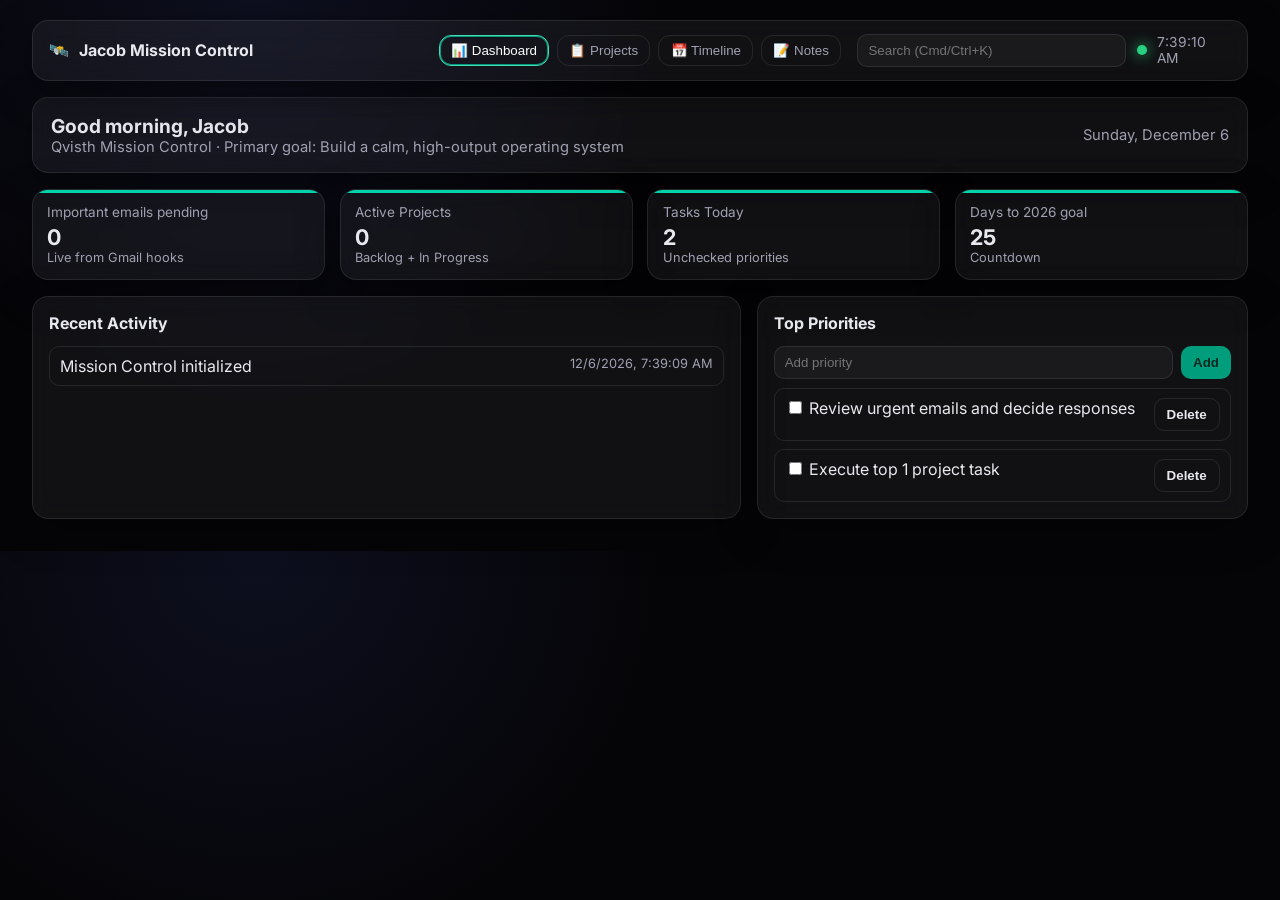
==== mission-control.html @ e80d44ec "Build Jacob Mission Control dashboard + local server scaffold" ====
<!doctype html>
<html lang="en">
<head>
  <meta charset="UTF-8" />
  <meta name="viewport" content="width=device-width, initial-scale=1.0" />
  <title>Jacob Mission Control</title>
  <link rel="preconnect" href="https://fonts.googleapis.com">
  <link rel="preconnect" href="https://fonts.gstatic.com" crossorigin>
  <link href="https://fonts.googleapis.com/css2?family=Inter:wght@400;500;600;700;800&display=swap" rel="stylesheet">
  <style>
    :root {
      --bg: #050508;
      --panel: rgba(255, 255, 255, 0.05);
      --panel-2: rgba(255, 255, 255, 0.08);
      --border: rgba(255, 255, 255, 0.09);
      --text: #e8e8ef;
      --muted: #a0a0b2;
      --accent: #00d4aa;
      --danger: #ff5f6d;
      --warn: #ffb347;
      --ok: #27d17f;
      --radius: 16px;
      --shadow: 0 12px 40px rgba(0,0,0,.4);
    }
    * { box-sizing: border-box; }
    html, body { margin: 0; font-family: Inter, system-ui, sans-serif; background: radial-gradient(circle at 20% 0%, #0e0f1f 0%, var(--bg) 35%); color: var(--text); }
    .container { max-width: 1600px; margin: 0 auto; padding: 1.25rem 2rem 2rem; }
    .glass { background: var(--panel); border: 1px solid var(--border); backdrop-filter: blur(12px); border-radius: var(--radius); box-shadow: var(--shadow); }
    header { position: sticky; top: 0; z-index: 9; margin-bottom: 1rem; }
    .topbar { display: grid; grid-template-columns: 1fr auto 1fr; gap: 1rem; align-items: center; padding: .8rem 1rem; }
    .brand { display: flex; align-items: center; gap: .6rem; font-weight: 700; }
    .dot { width: 10px; height: 10px; border-radius: 999px; background: var(--ok); box-shadow: 0 0 14px var(--ok); animation: pulse 1.8s infinite; }
    @keyframes pulse { 0% {opacity:.55;} 50% {opacity:1;} 100% {opacity:.55;} }
    nav { display: flex; gap: .5rem; justify-content: center; flex-wrap: wrap; }
    .tab { border: 1px solid var(--border); color: var(--muted); background: transparent; border-radius: 12px; padding: .45rem .7rem; cursor: pointer; }
    .tab.active { color: #fff; border-color: color-mix(in oklab, var(--accent), white 10%); box-shadow: 0 0 0 1px color-mix(in oklab, var(--accent), black 20%) inset; }
    .searchWrap { justify-self: end; display: flex; align-items: center; gap: .65rem; }
    .search { width: 270px; background: rgba(255,255,255,.04); border: 1px solid var(--border); border-radius: 10px; color: var(--text); padding: .5rem .65rem; }
    .clock { font-size: .86rem; color: var(--muted); }

    section { display: none; animation: fade .35s ease; }
    section.active { display: block; }
    @keyframes fade { from { opacity:0; transform: translateY(8px);} to {opacity:1; transform: translateY(0);} }

    .welcome { padding: 1rem 1.1rem; margin-bottom: 1rem; display: flex; justify-content: space-between; align-items: center; }
    .welcome h1 { margin: 0; font-size: 1.2rem; }
    .sub { color: var(--muted); font-size: .92rem; }

    .grid-4 { display: grid; grid-template-columns: repeat(4, minmax(0,1fr)); gap: .9rem; }
    .metric { padding: .9rem; position: relative; overflow: hidden; }
    .metric:before { content:""; position: absolute; top:0; left:0; right:0; height:3px; background: var(--accent); }
    .m-label { color: var(--muted); font-size: .85rem; }
    .m-value { font-size: 1.35rem; font-weight: 700; margin-top: .25rem; }

    .dashboard-row { margin-top: 1rem; display: grid; grid-template-columns: 1.3fr .9fr; gap: 1rem; }
    .card { padding: 1rem; }
    .card h3 { margin: 0 0 .8rem; font-size: 1rem; }
    .list { display: flex; flex-direction: column; gap: .55rem; max-height: 280px; overflow: auto; }
    .item { border:1px solid var(--border); border-radius: 10px; padding: .55rem .65rem; display: flex; justify-content: space-between; gap: .8rem; }
    .small { font-size: .8rem; color: var(--muted); }

    .priorityRow { display: flex; gap: .5rem; margin-bottom: .55rem; }
    .input, textarea, select { width: 100%; background: rgba(255,255,255,.04); color: var(--text); border:1px solid var(--border); border-radius: 10px; padding: .5rem .6rem; }
    .btn { background: color-mix(in oklab, var(--accent), black 20%); border: none; color: #042a22; font-weight: 700; border-radius: 10px; padding: .5rem .75rem; cursor: pointer; }
    .btn.ghost { background: transparent; border:1px solid var(--border); color: var(--text); }

    .kanban { display: grid; grid-template-columns: repeat(3, minmax(0,1fr)); gap: 1rem; }
    .col h3 { margin-top: 0; }
    .task { border:1px solid var(--border); background: rgba(255,255,255,.03); border-radius: 12px; padding: .7rem; margin-bottom: .6rem; }
    .task .meta { display:flex; justify-content:space-between; gap:.5rem; font-size:.78rem; color:var(--muted); }
    .badge { border-radius: 999px; padding: .15rem .45rem; font-size: .75rem; font-weight: 600; }
    .high { background: rgba(255,95,109,.2); color: #ffc5cb; }
    .medium { background: rgba(255,179,71,.2); color: #ffd9a2; }
    .low { background: rgba(39,209,127,.2); color: #b9ffd9; }

    .timeline { display: grid; gap: .8rem; }
    .phase { padding: .9rem; border-left: 3px solid var(--border); }
    .phase.current { border-left-color: var(--accent); box-shadow: 0 0 22px rgba(0,212,170,.15) inset; }

    .notes-meta { display:flex; justify-content: space-between; color: var(--muted); font-size: .84rem; margin-top: .5rem; }

    @media (max-width: 1100px) {
      .grid-4 { grid-template-columns: repeat(2, 1fr); }
      .dashboard-row { grid-template-columns: 1fr; }
      .kanban { grid-template-columns: 1fr; }
      .topbar { grid-template-columns: 1fr; }
      .searchWrap { justify-self: start; }
    }
  </style>
</head>
<body>
  <div class="container">
    <header class="glass topbar">
      <div class="brand"><span>🛰️</span><span>Jacob Mission Control</span></div>
      <nav id="tabs"></nav>
      <div class="searchWrap">
        <input id="globalSearch" class="search" placeholder="Search (Cmd/Ctrl+K)" />
        <span class="dot" title="online"></span>
        <span id="clock" class="clock"></span>
      </div>
    </header>

    <section id="dashboard" class="active">
      <div class="glass welcome">
        <div>
          <h1 id="greeting">Good day, Jacob</h1>
          <div class="sub">Qvisth Mission Control · Primary goal: Build a calm, high-output operating system</div>
        </div>
        <div class="sub" id="todayLabel"></div>
      </div>
      <div class="grid-4" id="metrics"></div>
      <div class="dashboard-row">
        <div class="glass card">
          <h3>Recent Activity</h3>
          <div class="list" id="activityList"></div>
        </div>
        <div class="glass card">
          <h3>Top Priorities</h3>
          <div class="priorityRow">
            <input id="priorityInput" class="input" placeholder="Add priority" />
            <button id="addPriority" class="btn">Add</button>
          </div>
          <div class="list" id="priorityList"></div>
        </div>
      </div>
    </section>

    <section id="projects">
      <div class="kanban" id="kanban"></div>
    </section>

    <section id="timeline">
      <div class="glass card">
        <h3>Roadmap</h3>
        <div class="timeline" id="timelineList"></div>
      </div>
    </section>

    <section id="notes">
      <div class="glass card">
        <h3>Notes</h3>
        <textarea id="notesArea" rows="20" placeholder="Capture ideas, commands, drafts..."></textarea>
        <div class="notes-meta">
          <span id="charCount">0 chars</span>
          <span id="savedAt">Not saved yet</span>
        </div>
      </div>
    </section>
  </div>

  <script>
    const KEY = 'jacob-mission-control-v1';
    const defaults = {
      goalMetric: { label: 'Important emails pending', value: 0, trend: 'Live from Gmail hooks' },
      priorities: [
        { text: 'Review urgent emails and decide responses', done: false },
        { text: 'Execute top 1 project task', done: false },
      ],
      activity: [
        { text: 'Mission Control initialized', ts: Date.now() },
      ],
      tasks: {
        backlog: [],
        progress: [],
        done: [],
      },
      notes: '',
      timeline: [
        { title: 'Phase 1: Foundation', range: 'Now', desc: 'Core channels and alerts online', milestones: ['Telegram + WhatsApp online', 'Gmail monitoring online'], current: true },
        { title: 'Phase 2: Operating Rhythm', range: 'Next 2 weeks', desc: 'Daily brief cadence and decision logging', milestones: ['Important email rules tuned', 'Morning + evening brief'], current: false },
        { title: 'Phase 3: Delegation Engine', range: 'Next month', desc: 'Automate repetitive work with guardrails', milestones: ['Task templates', 'Weekly review flow'], current: false }
      ]
    };

    const state = JSON.parse(localStorage.getItem(KEY) || 'null') || structuredClone(defaults);
    const save = () => localStorage.setItem(KEY, JSON.stringify(state));
    const fmt = ts => new Date(ts).toLocaleString();

    function addActivity(text) {
      state.activity.unshift({ text, ts: Date.now() });
      state.activity = state.activity.slice(0, 100);
      save();
      renderActivity();
    }

    function renderTabs() {
      const tabs = [
        ['dashboard', '📊 Dashboard'],
        ['projects', '📋 Projects'],
        ['timeline', '📅 Timeline'],
        ['notes', '📝 Notes'],
      ];
      const nav = document.getElementById('tabs');
      nav.innerHTML = tabs.map(([id, label], i) => `<button class="tab ${i===0?'active':''}" data-tab="${id}">${label}</button>`).join('');
      nav.addEventListener('click', e => {
        const b = e.target.closest('.tab'); if (!b) return;
        document.querySelectorAll('.tab').forEach(x => x.classList.remove('active'));
        b.classList.add('active');
        document.querySelectorAll('section').forEach(s => s.classList.remove('active'));
        document.getElementById(b.dataset.tab).classList.add('active');
      });
    }

    function renderClock() {
      const now = new Date();
      document.getElementById('clock').textContent = now.toLocaleTimeString();
      document.getElementById('todayLabel').textContent = now.toLocaleDateString(undefined, { weekday:'long', month:'long', day:'numeric' });
      const h = now.getHours();
      const p = h < 12 ? 'morning' : h < 18 ? 'afternoon' : 'evening';
      document.getElementById('greeting').textContent = `Good ${p}, Jacob`;
    }

    function renderMetrics() {
      const activeProjects = state.tasks.backlog.length + state.tasks.progress.length;
      const tasksToday = state.priorities.filter(p => !p.done).length;
      const deadline = new Date('2026-12-31');
      const days = Math.max(0, Math.ceil((deadline - Date.now()) / (1000*60*60*24)));
      const list = [
        [state.goalMetric.label, state.goalMetric.value, state.goalMetric.trend],
        ['Active Projects', activeProjects, 'Backlog + In Progress'],
        ['Tasks Today', tasksToday, 'Unchecked priorities'],
        ['Days to 2026 goal', days, 'Countdown'],
      ];
      document.getElementById('metrics').innerHTML = list.map(([l,v,t]) => `
        <div class="glass metric"><div class="m-label">${l}</div><div class="m-value">${v}</div><div class="small">${t}</div></div>
      `).join('');
    }

    function renderActivity() {
      document.getElementById('activityList').innerHTML = state.activity.map(a => `
        <div class="item"><span>${a.text}</span><span class="small">${fmt(a.ts)}</span></div>
      `).join('') || '<div class="small">No activity yet.</div>';
    }

    function renderPriorities() {
      const el = document.getElementById('priorityList');
      el.innerHTML = state.priorities.map((p, i) => `
        <div class="item">
          <label><input type="checkbox" data-i="${i}" ${p.done ? 'checked' : ''}/> ${p.text}</label>
          <button class="btn ghost" data-del="${i}">Delete</button>
        </div>
      `).join('');
      el.querySelectorAll('input[type=checkbox]').forEach(cb => cb.onchange = () => {
        state.priorities[cb.dataset.i].done = cb.checked; save(); renderPriorities(); renderMetrics();
      });
      el.querySelectorAll('button[data-del]').forEach(btn => btn.onclick = () => {
        state.priorities.splice(btn.dataset.del, 1); save(); renderPriorities(); renderMetrics(); addActivity('Priority removed');
      });
    }

    function taskCard(t, col, i) {
      return `<div class="task">
        <div><strong>${t.title}</strong></div>
        <div class="small">${t.desc || ''}</div>
        <div class="meta"><span class="badge ${t.priority}">${t.priority}</span><span>${new Date(t.createdAt).toLocaleDateString()}</span></div>
        <div style="display:flex;gap:.4rem;margin-top:.5rem;">
          <button class="btn ghost" data-move="${col}:${i}">Move →</button>
          <button class="btn ghost" data-drop="${col}:${i}">Delete</button>
        </div>
      </div>`;
    }

    function renderKanban() {
      const cols = [ ['backlog','Backlog'], ['progress','In Progress'], ['done','Done'] ];
      const wrap = document.getElementById('kanban');
      wrap.innerHTML = cols.map(([k,label]) => `
        <div class="glass card col">
          <h3>${label}</h3>
          <div style="display:flex;gap:.4rem;margin-bottom:.6rem;">
            <input class="input" id="new-${k}" placeholder="Task title" />
            <select id="prio-${k}"><option value="high">high</option><option value="medium" selected>medium</option><option value="low">low</option></select>
            <button class="btn" data-add="${k}">Add</button>
          </div>
          ${(state.tasks[k]||[]).map((t,i)=>taskCard(t,k,i)).join('') || '<div class="small">No tasks</div>'}
        </div>
      `).join('');

      wrap.querySelectorAll('button[data-add]').forEach(b => b.onclick = () => {
        const k = b.dataset.add;
        const title = document.getElementById(`new-${k}`).value.trim();
        const priority = document.getElementById(`prio-${k}`).value;
        if (!title) return;
        state.tasks[k].push({ title, desc: '', priority, createdAt: Date.now() });
        save(); renderKanban(); renderMetrics(); addActivity(`Task added in ${k}: ${title}`);
      });

      wrap.querySelectorAll('button[data-move]').forEach(b => b.onclick = () => {
        const [k,i] = b.dataset.move.split(':');
        const order = ['backlog','progress','done'];
        const idx = order.indexOf(k); const next = order[Math.min(idx+1,2)];
        const [task] = state.tasks[k].splice(Number(i),1); state.tasks[next].push(task);
        save(); renderKanban(); renderMetrics(); addActivity(`Task moved to ${next}: ${task.title}`);
      });
      wrap.querySelectorAll('button[data-drop]').forEach(b => b.onclick = () => {
        const [k,i] = b.dataset.drop.split(':');
        const [task] = state.tasks[k].splice(Number(i),1);
        save(); renderKanban(); renderMetrics(); addActivity(`Task deleted: ${task.title}`);
      });
    }

    function renderTimeline() {
      document.getElementById('timelineList').innerHTML = state.timeline.map(p => `
        <div class="glass phase ${p.current ? 'current' : ''}">
          <div style="display:flex;justify-content:space-between;gap:.8rem;align-items:center;">
            <strong>${p.title}</strong><span class="small">${p.range}</span>
          </div>
          <div class="small" style="margin:.4rem 0 .55rem;">${p.desc}</div>
          <ul>${p.milestones.map(m=>`<li>${m}</li>`).join('')}</ul>
        </div>
      `).join('');
    }

    function wireNotes() {
      const area = document.getElementById('notesArea');
      area.value = state.notes || '';
      const sync = () => {
        state.notes = area.value; save();
        document.getElementById('charCount').textContent = `${area.value.length} chars`;
        document.getElementById('savedAt').textContent = `Saved ${new Date().toLocaleTimeString()}`;
      };
      area.addEventListener('input', sync); sync();
    }

    document.getElementById('addPriority').onclick = () => {
      const i = document.getElementById('priorityInput');
      const text = i.value.trim(); if (!text) return;
      state.priorities.unshift({ text, done:false }); i.value = '';
      save(); renderPriorities(); renderMetrics(); addActivity(`Priority added: ${text}`);
    };

    document.addEventListener('keydown', e => {
      if ((e.metaKey || e.ctrlKey) && e.key.toLowerCase() === 'k') {
        e.preventDefault(); document.getElementById('globalSearch').focus();
      }
    });

    setInterval(renderClock, 1000);
    renderTabs(); renderClock(); renderMetrics(); renderActivity(); renderPriorities(); renderKanban(); renderTimeline(); wireNotes();
  </script>
</body>
</html>
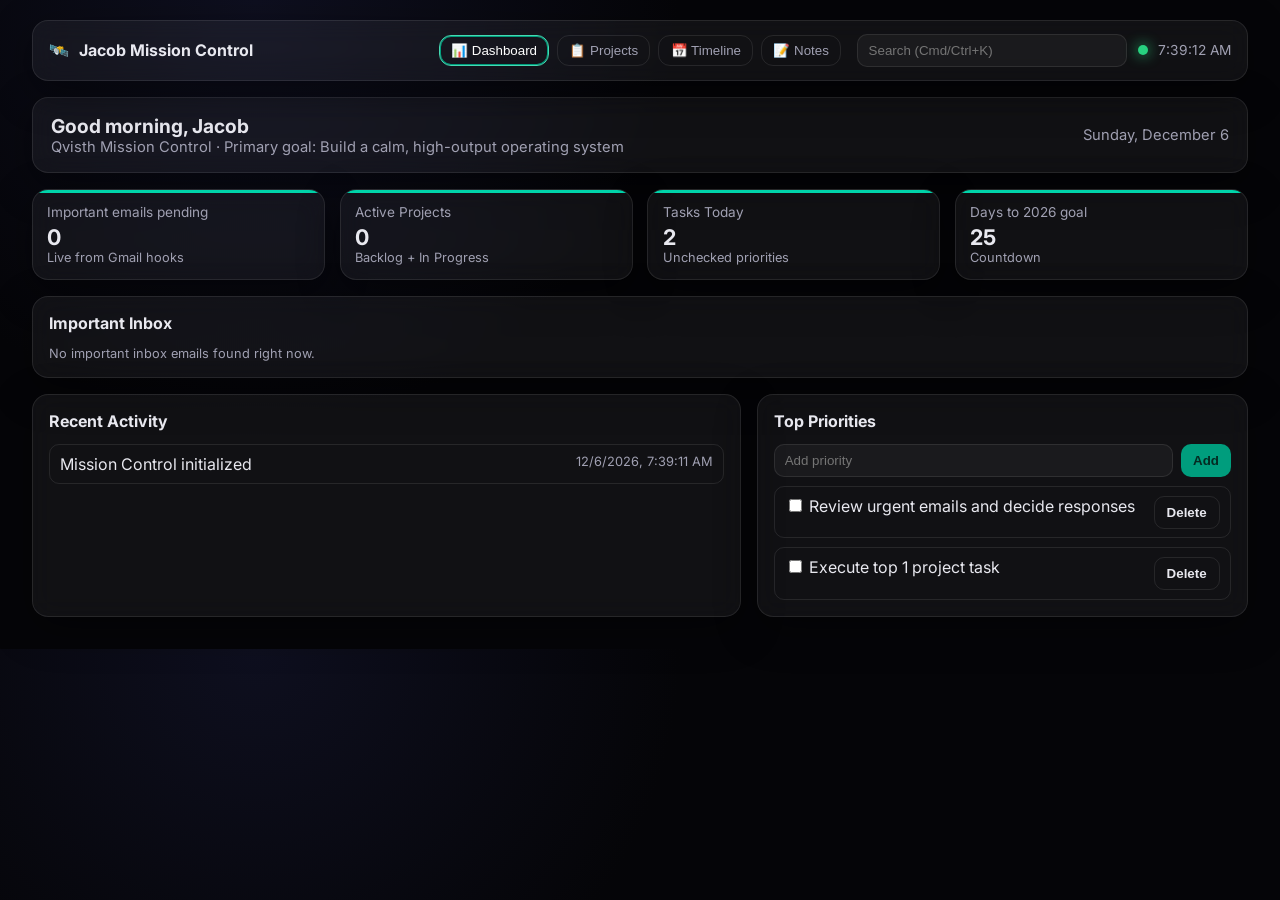
==== commit 2c241c97: "Wire Mission Control to live Gmail important inbox feed" ====
--- a/mission-control.html
+++ b/mission-control.html
@@ -109,6 +109,10 @@
         <div class="sub" id="todayLabel"></div>
       </div>
       <div class="grid-4" id="metrics"></div>
+      <div class="glass card" style="margin-top:1rem;">
+        <h3>Important Inbox</h3>
+        <div class="list" id="emailList"></div>
+      </div>
       <div class="dashboard-row">
         <div class="glass card">
           <h3>Recent Activity</h3>
@@ -232,6 +236,38 @@
       `).join('') || '<div class="small">No activity yet.</div>';
     }
 
+    function renderEmails(items = [], fetchedAt = null) {
+      const el = document.getElementById('emailList');
+      if (!items.length) {
+        el.innerHTML = '<div class="small">No important inbox emails found right now.</div>';
+        return;
+      }
+      el.innerHTML = items.map(e => `
+        <div class="item">
+          <div>
+            <div><strong>${e.subject || '(No subject)'}</strong></div>
+            <div class="small">${e.from || 'Unknown sender'} · ${e.date || ''}</div>
+          </div>
+          <div class="small">${(e.labels || []).includes('UNREAD') ? 'UNREAD' : 'read'}</div>
+        </div>
+      `).join('') + (fetchedAt ? `<div class="small" style="margin-top:.4rem;">Last sync: ${new Date(fetchedAt).toLocaleTimeString()}</div>` : '');
+    }
+
+    async function fetchEmails() {
+      try {
+        const r = await fetch('/mc/emails?account=jacob.qvisth@gmail.com&max=12');
+        if (!r.ok) throw new Error('bad status');
+        const data = await r.json();
+        state.goalMetric.value = data.unread ?? data.count ?? 0;
+        state.goalMetric.trend = `${data.count || 0} important in inbox`;
+        save();
+        renderMetrics();
+        renderEmails(data.emails || [], data.fetchedAt);
+      } catch {
+        renderEmails([], null);
+      }
+    }
+
     function renderPriorities() {
       const el = document.getElementById('priorityList');
       el.innerHTML = state.priorities.map((p, i) => `
@@ -335,7 +371,8 @@
     });
 
     setInterval(renderClock, 1000);
-    renderTabs(); renderClock(); renderMetrics(); renderActivity(); renderPriorities(); renderKanban(); renderTimeline(); wireNotes();
+    setInterval(fetchEmails, 120000);
+    renderTabs(); renderClock(); renderMetrics(); renderActivity(); renderPriorities(); renderKanban(); renderTimeline(); wireNotes(); fetchEmails();
   </script>
 </body>
 </html>
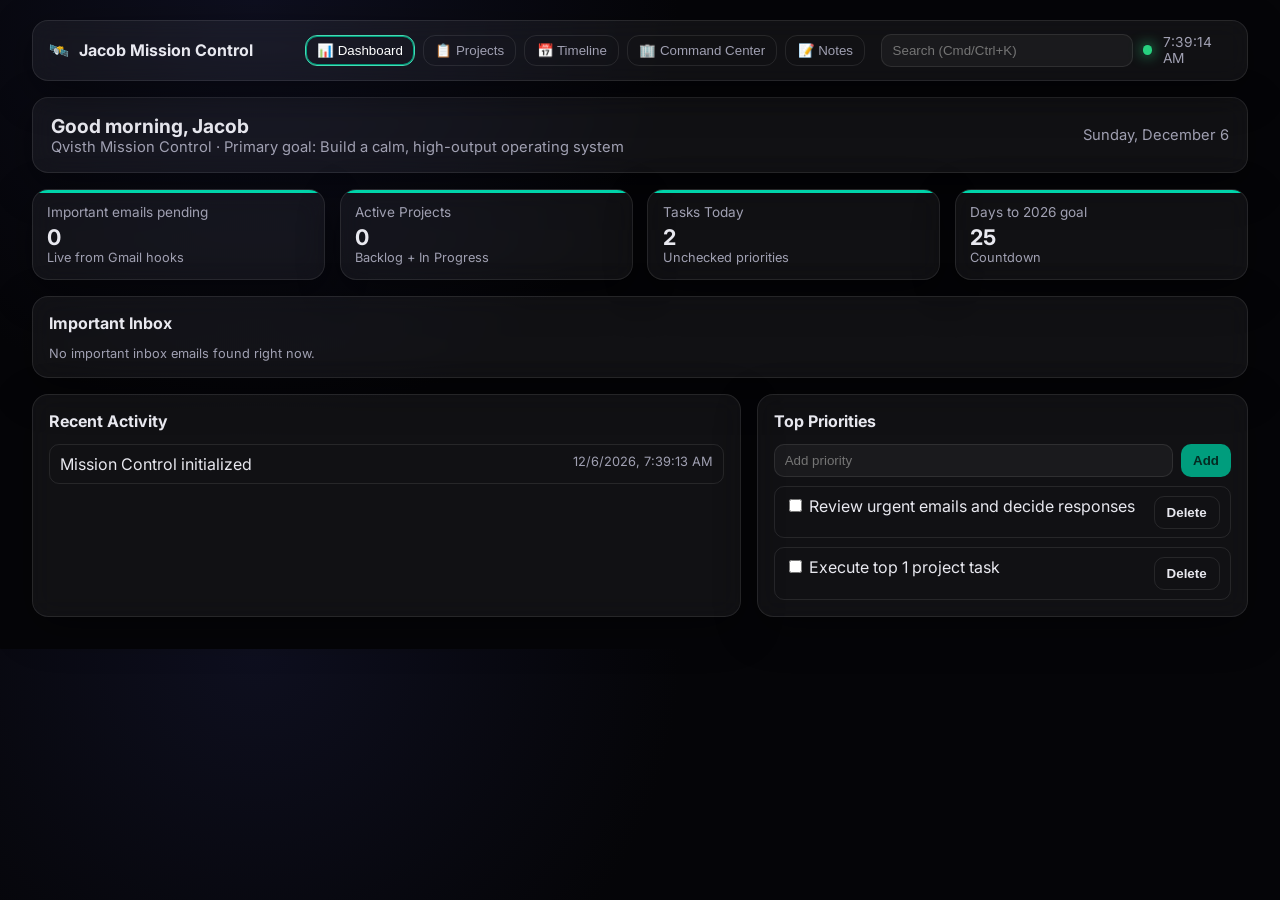
==== commit aaa97463: "Add Command Center tab with agent cards, panel, task modal, and decisions" ====
--- a/mission-control.html
+++ b/mission-control.html
@@ -140,6 +140,17 @@
       </div>
     </section>
 
+    <section id="command-center">
+      <div class="glass card">
+        <h3>🏢 Command Center</h3>
+        <div id="agentGrid" class="grid-4"></div>
+      </div>
+      <div class="glass card" style="margin-top:1rem;">
+        <h3>Executive Decisions</h3>
+        <div id="decisionList" class="list"></div>
+      </div>
+    </section>
+
     <section id="notes">
       <div class="glass card">
         <h3>Notes</h3>
@@ -150,6 +161,37 @@
         </div>
       </div>
     </section>
+  </div>
+
+  <div id="agentPanel" class="glass" style="display:none;position:fixed;top:80px;right:20px;width:420px;max-width:90vw;z-index:20;padding:1rem;">
+    <div style="display:flex;justify-content:space-between;align-items:center;gap:.8rem;">
+      <strong id="panelName">Agent</strong>
+      <button id="closePanel" class="btn ghost">Close</button>
+    </div>
+    <div class="small" id="panelRole" style="margin:.35rem 0;"></div>
+    <div class="small" id="panelModel"></div>
+    <div style="margin:.75rem 0;">
+      <strong>Capabilities</strong>
+      <ul id="panelCaps"></ul>
+    </div>
+    <div>
+      <strong>Recent activity</strong>
+      <div id="panelActivity" class="list" style="max-height:180px;"></div>
+    </div>
+    <div style="margin-top:.8rem;display:flex;gap:.5rem;">
+      <button id="sendTaskBtn" class="btn">Send Task</button>
+    </div>
+  </div>
+
+  <div id="taskModal" style="display:none;position:fixed;inset:0;background:rgba(0,0,0,.5);z-index:30;">
+    <div class="glass" style="max-width:560px;margin:12vh auto;padding:1rem;">
+      <h3 style="margin-top:0;">Send Task</h3>
+      <textarea id="taskText" rows="6" placeholder="Write task for selected agent..."></textarea>
+      <div style="display:flex;justify-content:flex-end;gap:.5rem;margin-top:.6rem;">
+        <button id="cancelTask" class="btn ghost">Cancel</button>
+        <button id="confirmTask" class="btn">Save Task</button>
+      </div>
+    </div>
   </div>
 
   <script>
@@ -169,6 +211,15 @@
         done: [],
       },
       notes: '',
+      agents: [
+        { id:'chief', name:'Chief of Staff', role:'Orchestrator', status:'online', model:'gpt-5.3-codex', lastActive:Date.now(), capabilities:['Prioritization','Coordination','Decision support'], performance:'Strong at synthesis and sequencing.', activity:[{text:'Aligned today priorities', ts: Date.now()}] },
+        { id:'inbox', name:'Inbox Analyst', role:'Email Triage', status:'online', model:'gpt-5.3-codex', lastActive:Date.now()-600000, capabilities:['Important-email triage','Draft suggestions','Follow-up flags'], performance:'High precision on urgent mail.', activity:[{text:'Flagged 2 important unread emails', ts: Date.now()-600000}] },
+        { id:'pm', name:'Execution PM', role:'Projects & Tasks', status:'busy', model:'gpt-5.3-codex', lastActive:Date.now()-1800000, capabilities:['Kanban hygiene','Weekly plans','Risk spotting'], performance:'Keeps project board clear.', activity:[{text:'Moved 3 tasks to In Progress', ts: Date.now()-1800000}] },
+        { id:'scout', name:'Research Scout', role:'Intel & Research', status:'offline', model:'gpt-5.3-codex', lastActive:Date.now()-7200000, capabilities:['Web research','Source summary','Opportunity scans'], performance:'Fast, broad scans with citations.', activity:[{text:'Prepared market snapshot', ts: Date.now()-7200000}] }
+      ],
+      decisions: [
+        { ts: Date.now()-3600000, question:'Which channels should be primary?', decision:'Use Telegram + WhatsApp; defer iMessage.', agents:['Chief of Staff','Inbox Analyst'] }
+      ],
       timeline: [
         { title: 'Phase 1: Foundation', range: 'Now', desc: 'Core channels and alerts online', milestones: ['Telegram + WhatsApp online', 'Gmail monitoring online'], current: true },
         { title: 'Phase 2: Operating Rhythm', range: 'Next 2 weeks', desc: 'Daily brief cadence and decision logging', milestones: ['Important email rules tuned', 'Morning + evening brief'], current: false },
@@ -192,6 +243,7 @@
         ['dashboard', '📊 Dashboard'],
         ['projects', '📋 Projects'],
         ['timeline', '📅 Timeline'],
+        ['command-center', '🏢 Command Center'],
         ['notes', '📝 Notes'],
       ];
       const nav = document.getElementById('tabs');
@@ -346,6 +398,66 @@
       `).join('');
     }
 
+    let selectedAgentId = null;
+    function renderCommandCenter() {
+      const grid = document.getElementById('agentGrid');
+      grid.innerHTML = state.agents.map(a => `
+        <div class="glass metric" data-agent="${a.id}" style="cursor:pointer;">
+          <div class="m-label">${a.role}</div>
+          <div class="m-value" style="font-size:1.05rem;">${a.name}</div>
+          <div class="small">Model: ${a.model}</div>
+          <div class="small">Status: ${a.status} · Last: ${new Date(a.lastActive).toLocaleTimeString()}</div>
+        </div>
+      `).join('');
+      grid.querySelectorAll('[data-agent]').forEach(el => el.onclick = () => openAgentPanel(el.dataset.agent));
+
+      document.getElementById('decisionList').innerHTML = state.decisions.map(d => `
+        <div class="item">
+          <div>
+            <div><strong>${d.question}</strong></div>
+            <div class="small">${d.decision}</div>
+            <div class="small">Consulted: ${d.agents.join(', ')}</div>
+          </div>
+          <div class="small">${new Date(d.ts).toLocaleDateString()}</div>
+        </div>
+      `).join('');
+    }
+
+    function openAgentPanel(agentId) {
+      const a = state.agents.find(x => x.id === agentId); if (!a) return;
+      selectedAgentId = a.id;
+      document.getElementById('panelName').textContent = a.name;
+      document.getElementById('panelRole').textContent = `${a.role} · ${a.status}`;
+      document.getElementById('panelModel').textContent = `Model: ${a.model} · Last active: ${new Date(a.lastActive).toLocaleString()}`;
+      document.getElementById('panelCaps').innerHTML = a.capabilities.map(c => `<li>${c}</li>`).join('');
+      document.getElementById('panelActivity').innerHTML = (a.activity || []).slice().reverse().map(it => `<div class="item"><span>${it.text}</span><span class="small">${new Date(it.ts).toLocaleTimeString()}</span></div>`).join('') || '<div class="small">No activity yet.</div>';
+      document.getElementById('agentPanel').style.display = 'block';
+    }
+
+    function wireCommandCenter() {
+      document.getElementById('closePanel').onclick = () => document.getElementById('agentPanel').style.display = 'none';
+      document.getElementById('sendTaskBtn').onclick = () => {
+        document.getElementById('taskText').value = '';
+        document.getElementById('taskModal').style.display = 'block';
+      };
+      document.getElementById('cancelTask').onclick = () => document.getElementById('taskModal').style.display = 'none';
+      document.getElementById('confirmTask').onclick = () => {
+        const txt = document.getElementById('taskText').value.trim();
+        if (!txt || !selectedAgentId) return;
+        const a = state.agents.find(x => x.id === selectedAgentId); if (!a) return;
+        a.activity = a.activity || [];
+        a.activity.push({ text: `Task queued: ${txt}`, ts: Date.now() });
+        a.lastActive = Date.now();
+        a.status = 'busy';
+        state.activity.unshift({ text: `Command Center: task sent to ${a.name}`, ts: Date.now() });
+        save();
+        renderCommandCenter();
+        renderActivity();
+        openAgentPanel(a.id);
+        document.getElementById('taskModal').style.display = 'none';
+      };
+    }
+
     function wireNotes() {
       const area = document.getElementById('notesArea');
       area.value = state.notes || '';
@@ -372,7 +484,7 @@
 
     setInterval(renderClock, 1000);
     setInterval(fetchEmails, 120000);
-    renderTabs(); renderClock(); renderMetrics(); renderActivity(); renderPriorities(); renderKanban(); renderTimeline(); wireNotes(); fetchEmails();
+    renderTabs(); renderClock(); renderMetrics(); renderActivity(); renderPriorities(); renderKanban(); renderTimeline(); renderCommandCenter(); wireCommandCenter(); wireNotes(); fetchEmails();
   </script>
 </body>
 </html>
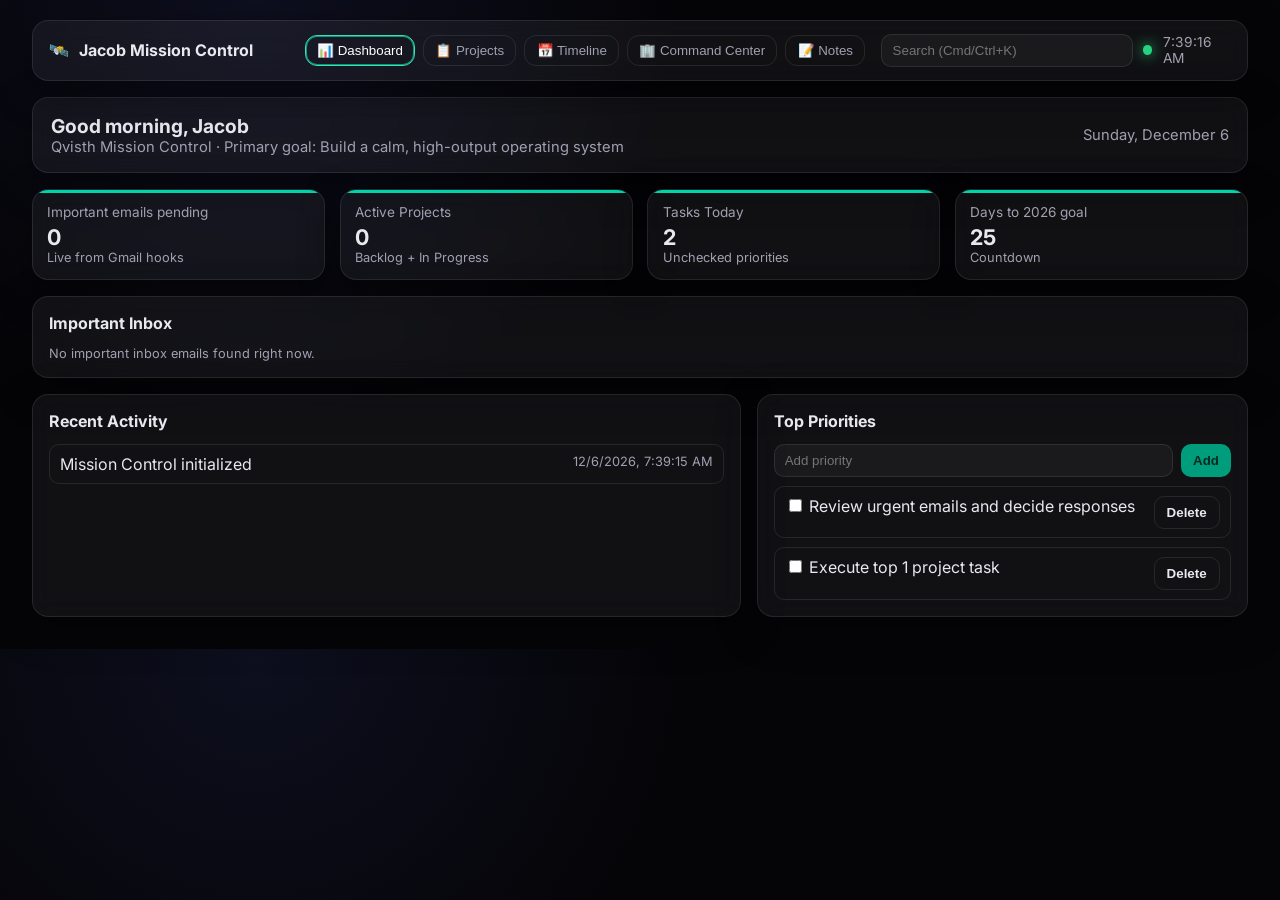
==== commit bdd1df05: "Restructure Command Center into departmental agent wall with model selectors" ====
--- a/mission-control.html
+++ b/mission-control.html
@@ -79,8 +79,23 @@
 
     .notes-meta { display:flex; justify-content: space-between; color: var(--muted); font-size: .84rem; margin-top: .5rem; }
 
+    .cc-grid { display:grid; grid-template-columns: repeat(4, minmax(0,1fr)); gap: .9rem; }
+    .cc-col { border:1px solid var(--border); border-radius: 12px; padding: .75rem; background: rgba(255,255,255,.02); }
+    .cc-col-title { color: #9edfcf; font-size: .78rem; letter-spacing: .08em; text-transform: uppercase; margin-bottom: .6rem; }
+    .agent-card { border:1px solid var(--border); border-radius: 12px; padding: .7rem; background: rgba(7,18,22,.35); margin-bottom: .6rem; }
+    .agent-head { display:flex; justify-content:space-between; gap:.6rem; align-items:flex-start; cursor:pointer; }
+    .agent-name { font-weight:700; }
+    .agent-title { color: var(--muted); font-size:.8rem; }
+    .agent-model { margin-top:.55rem; }
+    .status-pill { display:inline-flex; align-items:center; gap:.35rem; font-size:.74rem; border-radius:999px; padding:.18rem .5rem; margin-top:.5rem; border:1px solid var(--border); }
+    .status-pill.online,.status-pill.ready { color:#b9ffd9; background: rgba(39,209,127,.16); }
+    .status-pill.busy { color:#ffe2a8; background: rgba(255,179,71,.15); }
+    .status-pill.offline { color:#d3d3df; background: rgba(160,160,178,.15); }
+    .agent-send { margin-top:.55rem; width:100%; }
+
     @media (max-width: 1100px) {
       .grid-4 { grid-template-columns: repeat(2, 1fr); }
+      .cc-grid { grid-template-columns: 1fr; }
       .dashboard-row { grid-template-columns: 1fr; }
       .kanban { grid-template-columns: 1fr; }
       .topbar { grid-template-columns: 1fr; }
@@ -143,7 +158,7 @@
     <section id="command-center">
       <div class="glass card">
         <h3>🏢 Command Center</h3>
-        <div id="agentGrid" class="grid-4"></div>
+        <div id="agentGrid" class="cc-grid"></div>
       </div>
       <div class="glass card" style="margin-top:1rem;">
         <h3>Executive Decisions</h3>
@@ -212,13 +227,18 @@
       },
       notes: '',
       agents: [
-        { id:'chief', name:'Chief of Staff', role:'Orchestrator', status:'online', model:'gpt-5.3-codex', lastActive:Date.now(), capabilities:['Prioritization','Coordination','Decision support'], performance:'Strong at synthesis and sequencing.', activity:[{text:'Aligned today priorities', ts: Date.now()}] },
-        { id:'inbox', name:'Inbox Analyst', role:'Email Triage', status:'online', model:'gpt-5.3-codex', lastActive:Date.now()-600000, capabilities:['Important-email triage','Draft suggestions','Follow-up flags'], performance:'High precision on urgent mail.', activity:[{text:'Flagged 2 important unread emails', ts: Date.now()-600000}] },
-        { id:'pm', name:'Execution PM', role:'Projects & Tasks', status:'busy', model:'gpt-5.3-codex', lastActive:Date.now()-1800000, capabilities:['Kanban hygiene','Weekly plans','Risk spotting'], performance:'Keeps project board clear.', activity:[{text:'Moved 3 tasks to In Progress', ts: Date.now()-1800000}] },
-        { id:'scout', name:'Research Scout', role:'Intel & Research', status:'offline', model:'gpt-5.3-codex', lastActive:Date.now()-7200000, capabilities:['Web research','Source summary','Opportunity scans'], performance:'Fast, broad scans with citations.', activity:[{text:'Prepared market snapshot', ts: Date.now()-7200000}] }
+        { id:'atlas', dept:'Engineering', name:'atlas', title:'CTO / Coder', status:'ready', model:'claude-opus-4.6', lastActive:Date.now(), capabilities:['Build features','Refactor code','Ship fixes'], performance:'High quality coding output.', activity:[{text:'Reviewed mission control structure', ts: Date.now()}] },
+        { id:'ops', dept:'Engineering', name:'ops', title:'DevOps / SysAdmin', status:'ready', model:'claude-sonnet-4.6', lastActive:Date.now()-1500000, capabilities:['Infra checks','Deploy scripts','Monitoring'], performance:'Reliable operations support.', activity:[{text:'Verified WhatsApp + Telegram channels', ts: Date.now()-1500000}] },
+        { id:'iris', dept:'Design & UX', name:'iris', title:'Creative Director', status:'ready', model:'claude-sonnet-4.6', lastActive:Date.now()-2400000, capabilities:['UI polish','Design critique','UX copy'], performance:'Great at visual cleanup.', activity:[{text:'Proposed command center layout tweaks', ts: Date.now()-2400000}] },
+        { id:'pixel', dept:'Design & UX', name:'pixel', title:'Image Artist', status:'ready', model:'claude-sonnet-4.6', lastActive:Date.now()-5400000, capabilities:['Visual assets','Prompt-to-image ideas','Style systems'], performance:'Fast concept generation.', activity:[{text:'Drafted card visual style options', ts: Date.now()-5400000}] },
+        { id:'nexus', dept:'Product', name:'nexus', title:'Project Manager', status:'ready', model:'claude-sonnet-4.6', lastActive:Date.now()-700000, capabilities:['Roadmaps','Prioritization','Task decomposition'], performance:'Strong sequencing logic.', activity:[{text:'Updated sprint priorities', ts: Date.now()-700000}] },
+        { id:'sentinel', dept:'Product', name:'sentinel', title:'QA Director', status:'ready', model:'claude-opus-4.6', lastActive:Date.now()-3600000, capabilities:['Test planning','Risk detection','Acceptance criteria'], performance:'Excellent edge-case spotting.', activity:[{text:'Flagged missing email-state tests', ts: Date.now()-3600000}] },
+        { id:'herald', dept:'Marketing & Growth', name:'herald', title:'Marketing', status:'ready', model:'claude-sonnet-4.6', lastActive:Date.now()-2600000, capabilities:['Campaign ideas','Positioning','Growth loops'], performance:'Good momentum ideas.', activity:[{text:'Prepared launch messaging draft', ts: Date.now()-2600000}] },
+        { id:'quill', dept:'Marketing & Growth', name:'quill', title:'Content Lead', status:'ready', model:'claude-opus-4.6', lastActive:Date.now()-4300000, capabilities:['Long-form writing','Editorial planning','Repurposing'], performance:'Strong narrative quality.', activity:[{text:'Outlined weekly content plan', ts: Date.now()-4300000}] },
+        { id:'scout', dept:'Marketing & Growth', name:'scout', title:'Research', status:'offline', model:'gemini-2.5-pro', lastActive:Date.now()-7200000, capabilities:['Market scans','Competitor watch','Source summaries'], performance:'Fast broad scans.', activity:[{text:'Pulled competitor updates', ts: Date.now()-7200000}] }
       ],
       decisions: [
-        { ts: Date.now()-3600000, question:'Which channels should be primary?', decision:'Use Telegram + WhatsApp; defer iMessage.', agents:['Chief of Staff','Inbox Analyst'] }
+        { ts: Date.now()-3600000, question:'Which channels should be primary?', decision:'Use Telegram + WhatsApp; defer iMessage.', agents:['atlas','nexus','herald'] }
       ],
       timeline: [
         { title: 'Phase 1: Foundation', range: 'Now', desc: 'Core channels and alerts online', milestones: ['Telegram + WhatsApp online', 'Gmail monitoring online'], current: true },
@@ -228,6 +248,9 @@
     };
 
     const state = JSON.parse(localStorage.getItem(KEY) || 'null') || structuredClone(defaults);
+    if (!Array.isArray(state.agents) || !state.agents.length || !('dept' in state.agents[0])) {
+      state.agents = structuredClone(defaults.agents);
+    }
     const save = () => localStorage.setItem(KEY, JSON.stringify(state));
     const fmt = ts => new Date(ts).toLocaleString();
 
@@ -398,18 +421,53 @@
       `).join('');
     }
 
+    const MODEL_OPTIONS = ['claude-opus-4.6','claude-sonnet-4.6','gpt-5.3-codex','gemini-2.5-pro','gemini-2.0-flash'];
     let selectedAgentId = null;
     function renderCommandCenter() {
       const grid = document.getElementById('agentGrid');
-      grid.innerHTML = state.agents.map(a => `
-        <div class="glass metric" data-agent="${a.id}" style="cursor:pointer;">
-          <div class="m-label">${a.role}</div>
-          <div class="m-value" style="font-size:1.05rem;">${a.name}</div>
-          <div class="small">Model: ${a.model}</div>
-          <div class="small">Status: ${a.status} · Last: ${new Date(a.lastActive).toLocaleTimeString()}</div>
-        </div>
-      `).join('');
-      grid.querySelectorAll('[data-agent]').forEach(el => el.onclick = () => openAgentPanel(el.dataset.agent));
+      const depts = ['Engineering','Design & UX','Product','Marketing & Growth'];
+      grid.innerHTML = depts.map(dept => {
+        const agents = state.agents.filter(a => a.dept === dept);
+        return `
+          <div class="cc-col">
+            <div class="cc-col-title">${dept}</div>
+            ${agents.map(a => `
+              <div class="agent-card" data-agent="${a.id}">
+                <div class="agent-head" data-open="${a.id}">
+                  <div>
+                    <div class="agent-name">${a.name}</div>
+                    <div class="agent-title">${a.title}</div>
+                  </div>
+                  <div class="small">${new Date(a.lastActive).toLocaleTimeString()}</div>
+                </div>
+                <div class="agent-model">
+                  <select data-model="${a.id}">
+                    ${MODEL_OPTIONS.map(m => `<option value="${m}" ${a.model===m?'selected':''}>${m}</option>`).join('')}
+                  </select>
+                </div>
+                <div class="status-pill ${a.status}"><span>●</span><span>${a.status.toUpperCase()}</span></div>
+                <button class="btn agent-send" data-send="${a.id}">Send Task</button>
+              </div>
+            `).join('')}
+          </div>
+        `;
+      }).join('');
+
+      grid.querySelectorAll('[data-open]').forEach(el => el.onclick = () => openAgentPanel(el.dataset.open));
+      grid.querySelectorAll('select[data-model]').forEach(sel => sel.onchange = () => {
+        const a = state.agents.find(x => x.id === sel.dataset.model); if (!a) return;
+        a.model = sel.value;
+        a.lastActive = Date.now();
+        a.activity = a.activity || [];
+        a.activity.push({ text: `Model switched to ${sel.value}`, ts: Date.now() });
+        save();
+        renderCommandCenter();
+      });
+      grid.querySelectorAll('button[data-send]').forEach(btn => btn.onclick = () => {
+        selectedAgentId = btn.dataset.send;
+        document.getElementById('taskText').value = '';
+        document.getElementById('taskModal').style.display = 'block';
+      });
 
       document.getElementById('decisionList').innerHTML = state.decisions.map(d => `
         <div class="item">
@@ -427,7 +485,7 @@
       const a = state.agents.find(x => x.id === agentId); if (!a) return;
       selectedAgentId = a.id;
       document.getElementById('panelName').textContent = a.name;
-      document.getElementById('panelRole').textContent = `${a.role} · ${a.status}`;
+      document.getElementById('panelRole').textContent = `${a.dept} · ${a.title} · ${a.status}`;
       document.getElementById('panelModel').textContent = `Model: ${a.model} · Last active: ${new Date(a.lastActive).toLocaleString()}`;
       document.getElementById('panelCaps').innerHTML = a.capabilities.map(c => `<li>${c}</li>`).join('');
       document.getElementById('panelActivity').innerHTML = (a.activity || []).slice().reverse().map(it => `<div class="item"><span>${it.text}</span><span class="small">${new Date(it.ts).toLocaleTimeString()}</span></div>`).join('') || '<div class="small">No activity yet.</div>';
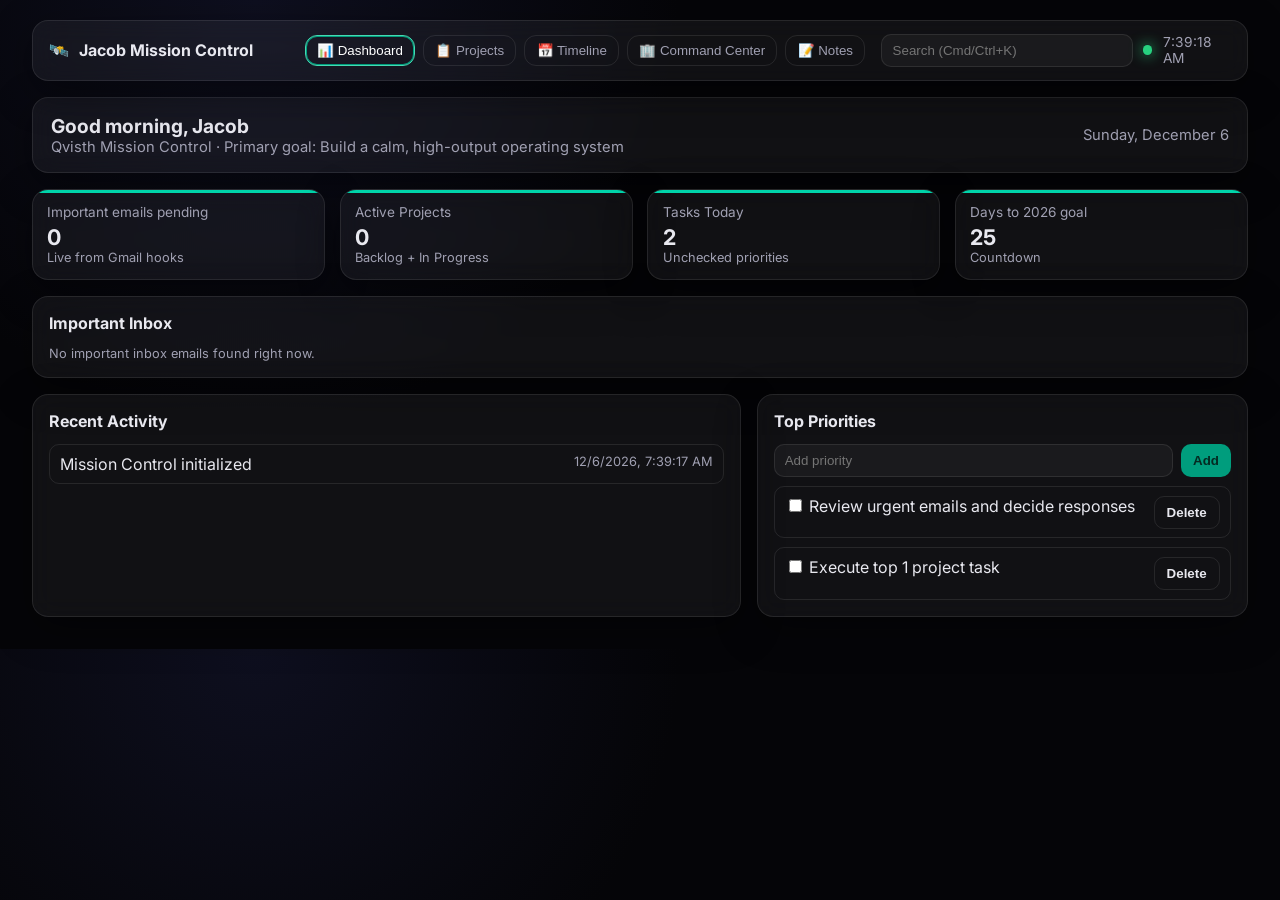
==== commit b2ec50a1: "Remove Command Center placeholders and keep only live checks" ====
--- a/mission-control.html
+++ b/mission-control.html
@@ -158,11 +158,12 @@
     <section id="command-center">
       <div class="glass card">
         <h3>🏢 Command Center</h3>
-        <div id="agentGrid" class="cc-grid"></div>
-      </div>
-      <div class="glass card" style="margin-top:1rem;">
-        <h3>Executive Decisions</h3>
-        <div id="decisionList" class="list"></div>
+        <div class="small" style="margin-bottom:.75rem;">Only live, verifiable integrations are shown here.</div>
+        <div id="liveChecks" class="list"></div>
+        <div style="margin-top:.8rem;display:flex;gap:.5rem;flex-wrap:wrap;">
+          <button id="refreshChecks" class="btn">Refresh checks</button>
+          <a class="btn ghost" href="/api/health" target="_blank" rel="noopener">Open /api/health</a>
+        </div>
       </div>
     </section>
 
@@ -176,37 +177,6 @@
         </div>
       </div>
     </section>
-  </div>
-
-  <div id="agentPanel" class="glass" style="display:none;position:fixed;top:80px;right:20px;width:420px;max-width:90vw;z-index:20;padding:1rem;">
-    <div style="display:flex;justify-content:space-between;align-items:center;gap:.8rem;">
-      <strong id="panelName">Agent</strong>
-      <button id="closePanel" class="btn ghost">Close</button>
-    </div>
-    <div class="small" id="panelRole" style="margin:.35rem 0;"></div>
-    <div class="small" id="panelModel"></div>
-    <div style="margin:.75rem 0;">
-      <strong>Capabilities</strong>
-      <ul id="panelCaps"></ul>
-    </div>
-    <div>
-      <strong>Recent activity</strong>
-      <div id="panelActivity" class="list" style="max-height:180px;"></div>
-    </div>
-    <div style="margin-top:.8rem;display:flex;gap:.5rem;">
-      <button id="sendTaskBtn" class="btn">Send Task</button>
-    </div>
-  </div>
-
-  <div id="taskModal" style="display:none;position:fixed;inset:0;background:rgba(0,0,0,.5);z-index:30;">
-    <div class="glass" style="max-width:560px;margin:12vh auto;padding:1rem;">
-      <h3 style="margin-top:0;">Send Task</h3>
-      <textarea id="taskText" rows="6" placeholder="Write task for selected agent..."></textarea>
-      <div style="display:flex;justify-content:flex-end;gap:.5rem;margin-top:.6rem;">
-        <button id="cancelTask" class="btn ghost">Cancel</button>
-        <button id="confirmTask" class="btn">Save Task</button>
-      </div>
-    </div>
   </div>
 
   <script>
@@ -226,20 +196,6 @@
         done: [],
       },
       notes: '',
-      agents: [
-        { id:'atlas', dept:'Engineering', name:'atlas', title:'CTO / Coder', status:'ready', model:'claude-opus-4.6', lastActive:Date.now(), capabilities:['Build features','Refactor code','Ship fixes'], performance:'High quality coding output.', activity:[{text:'Reviewed mission control structure', ts: Date.now()}] },
-        { id:'ops', dept:'Engineering', name:'ops', title:'DevOps / SysAdmin', status:'ready', model:'claude-sonnet-4.6', lastActive:Date.now()-1500000, capabilities:['Infra checks','Deploy scripts','Monitoring'], performance:'Reliable operations support.', activity:[{text:'Verified WhatsApp + Telegram channels', ts: Date.now()-1500000}] },
-        { id:'iris', dept:'Design & UX', name:'iris', title:'Creative Director', status:'ready', model:'claude-sonnet-4.6', lastActive:Date.now()-2400000, capabilities:['UI polish','Design critique','UX copy'], performance:'Great at visual cleanup.', activity:[{text:'Proposed command center layout tweaks', ts: Date.now()-2400000}] },
-        { id:'pixel', dept:'Design & UX', name:'pixel', title:'Image Artist', status:'ready', model:'claude-sonnet-4.6', lastActive:Date.now()-5400000, capabilities:['Visual assets','Prompt-to-image ideas','Style systems'], performance:'Fast concept generation.', activity:[{text:'Drafted card visual style options', ts: Date.now()-5400000}] },
-        { id:'nexus', dept:'Product', name:'nexus', title:'Project Manager', status:'ready', model:'claude-sonnet-4.6', lastActive:Date.now()-700000, capabilities:['Roadmaps','Prioritization','Task decomposition'], performance:'Strong sequencing logic.', activity:[{text:'Updated sprint priorities', ts: Date.now()-700000}] },
-        { id:'sentinel', dept:'Product', name:'sentinel', title:'QA Director', status:'ready', model:'claude-opus-4.6', lastActive:Date.now()-3600000, capabilities:['Test planning','Risk detection','Acceptance criteria'], performance:'Excellent edge-case spotting.', activity:[{text:'Flagged missing email-state tests', ts: Date.now()-3600000}] },
-        { id:'herald', dept:'Marketing & Growth', name:'herald', title:'Marketing', status:'ready', model:'claude-sonnet-4.6', lastActive:Date.now()-2600000, capabilities:['Campaign ideas','Positioning','Growth loops'], performance:'Good momentum ideas.', activity:[{text:'Prepared launch messaging draft', ts: Date.now()-2600000}] },
-        { id:'quill', dept:'Marketing & Growth', name:'quill', title:'Content Lead', status:'ready', model:'claude-opus-4.6', lastActive:Date.now()-4300000, capabilities:['Long-form writing','Editorial planning','Repurposing'], performance:'Strong narrative quality.', activity:[{text:'Outlined weekly content plan', ts: Date.now()-4300000}] },
-        { id:'scout', dept:'Marketing & Growth', name:'scout', title:'Research', status:'offline', model:'gemini-2.5-pro', lastActive:Date.now()-7200000, capabilities:['Market scans','Competitor watch','Source summaries'], performance:'Fast broad scans.', activity:[{text:'Pulled competitor updates', ts: Date.now()-7200000}] }
-      ],
-      decisions: [
-        { ts: Date.now()-3600000, question:'Which channels should be primary?', decision:'Use Telegram + WhatsApp; defer iMessage.', agents:['atlas','nexus','herald'] }
-      ],
       timeline: [
         { title: 'Phase 1: Foundation', range: 'Now', desc: 'Core channels and alerts online', milestones: ['Telegram + WhatsApp online', 'Gmail monitoring online'], current: true },
         { title: 'Phase 2: Operating Rhythm', range: 'Next 2 weeks', desc: 'Daily brief cadence and decision logging', milestones: ['Important email rules tuned', 'Morning + evening brief'], current: false },
@@ -248,9 +204,6 @@
     };
 
     const state = JSON.parse(localStorage.getItem(KEY) || 'null') || structuredClone(defaults);
-    if (!Array.isArray(state.agents) || !state.agents.length || !('dept' in state.agents[0])) {
-      state.agents = structuredClone(defaults.agents);
-    }
     const save = () => localStorage.setItem(KEY, JSON.stringify(state));
     const fmt = ts => new Date(ts).toLocaleString();
 
@@ -421,99 +374,43 @@
       `).join('');
     }
 
-    const MODEL_OPTIONS = ['claude-opus-4.6','claude-sonnet-4.6','gpt-5.3-codex','gemini-2.5-pro','gemini-2.0-flash'];
-    let selectedAgentId = null;
-    function renderCommandCenter() {
-      const grid = document.getElementById('agentGrid');
-      const depts = ['Engineering','Design & UX','Product','Marketing & Growth'];
-      grid.innerHTML = depts.map(dept => {
-        const agents = state.agents.filter(a => a.dept === dept);
-        return `
-          <div class="cc-col">
-            <div class="cc-col-title">${dept}</div>
-            ${agents.map(a => `
-              <div class="agent-card" data-agent="${a.id}">
-                <div class="agent-head" data-open="${a.id}">
-                  <div>
-                    <div class="agent-name">${a.name}</div>
-                    <div class="agent-title">${a.title}</div>
-                  </div>
-                  <div class="small">${new Date(a.lastActive).toLocaleTimeString()}</div>
-                </div>
-                <div class="agent-model">
-                  <select data-model="${a.id}">
-                    ${MODEL_OPTIONS.map(m => `<option value="${m}" ${a.model===m?'selected':''}>${m}</option>`).join('')}
-                  </select>
-                </div>
-                <div class="status-pill ${a.status}"><span>●</span><span>${a.status.toUpperCase()}</span></div>
-                <button class="btn agent-send" data-send="${a.id}">Send Task</button>
-              </div>
-            `).join('')}
-          </div>
-        `;
-      }).join('');
-
-      grid.querySelectorAll('[data-open]').forEach(el => el.onclick = () => openAgentPanel(el.dataset.open));
-      grid.querySelectorAll('select[data-model]').forEach(sel => sel.onchange = () => {
-        const a = state.agents.find(x => x.id === sel.dataset.model); if (!a) return;
-        a.model = sel.value;
-        a.lastActive = Date.now();
-        a.activity = a.activity || [];
-        a.activity.push({ text: `Model switched to ${sel.value}`, ts: Date.now() });
-        save();
-        renderCommandCenter();
-      });
-      grid.querySelectorAll('button[data-send]').forEach(btn => btn.onclick = () => {
-        selectedAgentId = btn.dataset.send;
-        document.getElementById('taskText').value = '';
-        document.getElementById('taskModal').style.display = 'block';
-      });
-
-      document.getElementById('decisionList').innerHTML = state.decisions.map(d => `
+    async function renderCommandCenter() {
+      const checks = [];
+
+      try {
+        const r = await fetch('/api/health');
+        const data = await r.json();
+        checks.push({
+          name: '/api/health',
+          ok: r.ok && data.ok === true,
+          detail: r.ok ? 'Environment check is healthy' : `Missing: ${(data?.checks?.required?.missing || []).join(', ') || 'unknown'}`
+        });
+      } catch {
+        checks.push({ name: '/api/health', ok: false, detail: 'Endpoint unavailable' });
+      }
+
+      try {
+        const r = await fetch('/mc/status');
+        if (r.ok) {
+          const data = await r.json();
+          checks.push({ name: '/mc/status', ok: true, detail: `Local server ${data.health || 'online'}` });
+        } else {
+          checks.push({ name: '/mc/status', ok: false, detail: 'Local server not connected on this deployment' });
+        }
+      } catch {
+        checks.push({ name: '/mc/status', ok: false, detail: 'Local server not reachable from this host' });
+      }
+
+      const el = document.getElementById('liveChecks');
+      el.innerHTML = checks.map(c => `
         <div class="item">
           <div>
-            <div><strong>${d.question}</strong></div>
-            <div class="small">${d.decision}</div>
-            <div class="small">Consulted: ${d.agents.join(', ')}</div>
+            <strong>${c.name}</strong>
+            <div class="small">${c.detail}</div>
           </div>
-          <div class="small">${new Date(d.ts).toLocaleDateString()}</div>
+          <div class="small">${c.ok ? 'OK' : 'ISSUE'}</div>
         </div>
       `).join('');
-    }
-
-    function openAgentPanel(agentId) {
-      const a = state.agents.find(x => x.id === agentId); if (!a) return;
-      selectedAgentId = a.id;
-      document.getElementById('panelName').textContent = a.name;
-      document.getElementById('panelRole').textContent = `${a.dept} · ${a.title} · ${a.status}`;
-      document.getElementById('panelModel').textContent = `Model: ${a.model} · Last active: ${new Date(a.lastActive).toLocaleString()}`;
-      document.getElementById('panelCaps').innerHTML = a.capabilities.map(c => `<li>${c}</li>`).join('');
-      document.getElementById('panelActivity').innerHTML = (a.activity || []).slice().reverse().map(it => `<div class="item"><span>${it.text}</span><span class="small">${new Date(it.ts).toLocaleTimeString()}</span></div>`).join('') || '<div class="small">No activity yet.</div>';
-      document.getElementById('agentPanel').style.display = 'block';
-    }
-
-    function wireCommandCenter() {
-      document.getElementById('closePanel').onclick = () => document.getElementById('agentPanel').style.display = 'none';
-      document.getElementById('sendTaskBtn').onclick = () => {
-        document.getElementById('taskText').value = '';
-        document.getElementById('taskModal').style.display = 'block';
-      };
-      document.getElementById('cancelTask').onclick = () => document.getElementById('taskModal').style.display = 'none';
-      document.getElementById('confirmTask').onclick = () => {
-        const txt = document.getElementById('taskText').value.trim();
-        if (!txt || !selectedAgentId) return;
-        const a = state.agents.find(x => x.id === selectedAgentId); if (!a) return;
-        a.activity = a.activity || [];
-        a.activity.push({ text: `Task queued: ${txt}`, ts: Date.now() });
-        a.lastActive = Date.now();
-        a.status = 'busy';
-        state.activity.unshift({ text: `Command Center: task sent to ${a.name}`, ts: Date.now() });
-        save();
-        renderCommandCenter();
-        renderActivity();
-        openAgentPanel(a.id);
-        document.getElementById('taskModal').style.display = 'none';
-      };
     }
 
     function wireNotes() {
@@ -542,7 +439,8 @@
 
     setInterval(renderClock, 1000);
     setInterval(fetchEmails, 120000);
-    renderTabs(); renderClock(); renderMetrics(); renderActivity(); renderPriorities(); renderKanban(); renderTimeline(); renderCommandCenter(); wireCommandCenter(); wireNotes(); fetchEmails();
+    renderTabs(); renderClock(); renderMetrics(); renderActivity(); renderPriorities(); renderKanban(); renderTimeline(); renderCommandCenter(); wireNotes(); fetchEmails();
+    document.getElementById('refreshChecks').onclick = renderCommandCenter;
   </script>
 </body>
 </html>
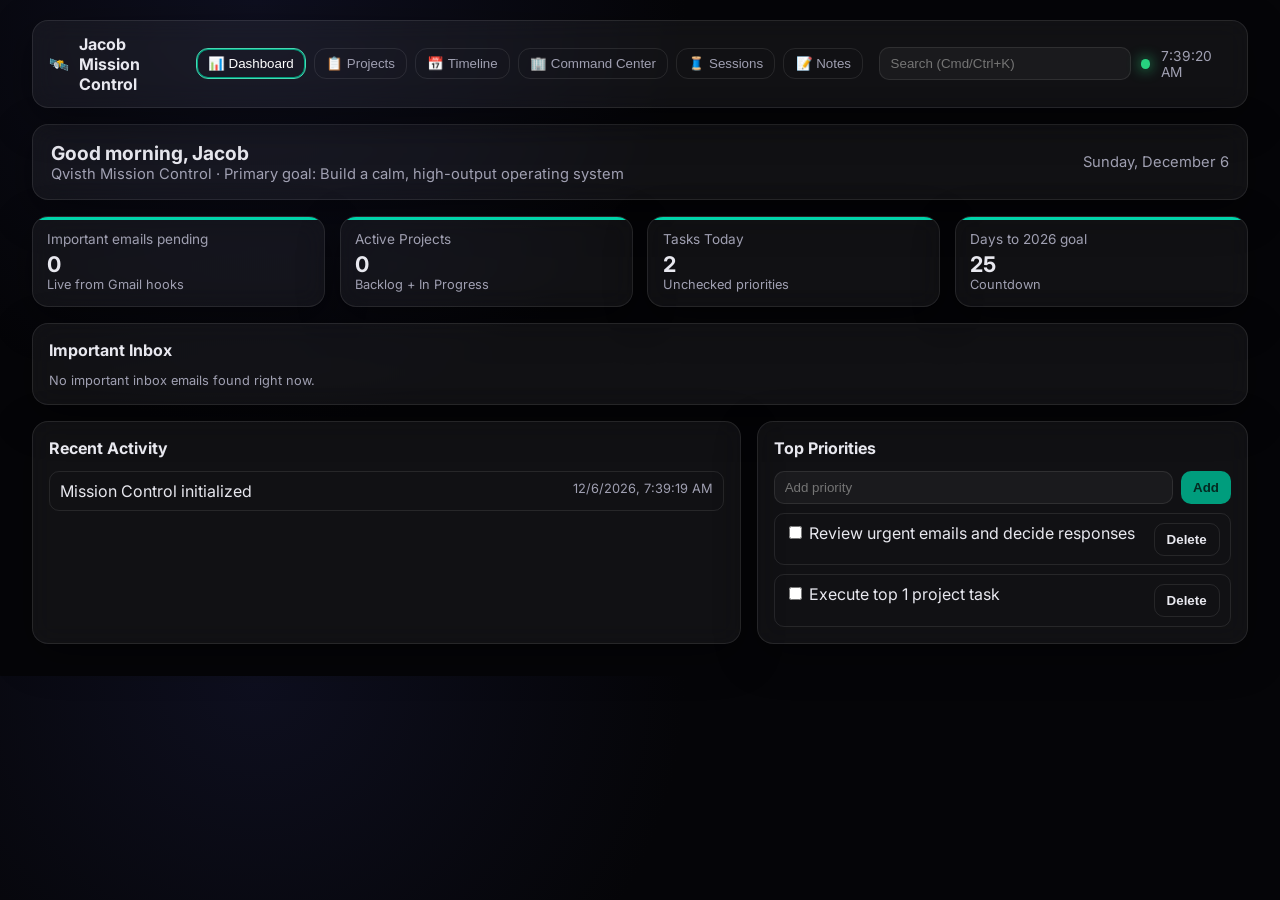
==== commit 6a8d3966: "Add live Sessions tab and OpenClaw session API endpoint" ====
--- a/mission-control.html
+++ b/mission-control.html
@@ -167,6 +167,17 @@
       </div>
     </section>
 
+    <section id="sessions">
+      <div class="glass card">
+        <h3>🧵 Live Sessions</h3>
+        <div class="small" style="margin-bottom:.75rem;">Shows active OpenClaw sessions (including Telegram topics) from local runtime.</div>
+        <div id="sessionList" class="list"></div>
+        <div style="margin-top:.8rem;display:flex;gap:.5rem;flex-wrap:wrap;">
+          <button id="refreshSessions" class="btn">Refresh sessions</button>
+        </div>
+      </div>
+    </section>
+
     <section id="notes">
       <div class="glass card">
         <h3>Notes</h3>
@@ -220,6 +231,7 @@
         ['projects', '📋 Projects'],
         ['timeline', '📅 Timeline'],
         ['command-center', '🏢 Command Center'],
+        ['sessions', '🧵 Sessions'],
         ['notes', '📝 Notes'],
       ];
       const nav = document.getElementById('tabs');
@@ -413,6 +425,35 @@
       `).join('');
     }
 
+    async function renderSessions() {
+      const el = document.getElementById('sessionList');
+      try {
+        const r = await fetch('/mc/sessions?active=10080');
+        if (!r.ok) throw new Error('unavailable');
+        const data = await r.json();
+        const sessions = (data.sessions || []).filter(s => s.surface === 'telegram' || s.key.includes(':main'));
+        if (!sessions.length) {
+          el.innerHTML = '<div class="small">No active sessions found.</div>';
+          return;
+        }
+        el.innerHTML = sessions.map(s => {
+          const topicText = s.topicId ? `topic ${s.topicId}` : (s.chatId ? `chat ${s.chatId}` : s.kind || 'session');
+          const ageMin = Math.max(0, Math.round((s.ageMs || 0) / 60000));
+          return `
+            <div class="item">
+              <div>
+                <strong>${topicText}</strong>
+                <div class="small">${s.key}</div>
+              </div>
+              <div class="small">${ageMin}m ago</div>
+            </div>
+          `;
+        }).join('');
+      } catch {
+        el.innerHTML = '<div class="small">Session list is only available when running local Mission Control server (`node server.js`).</div>';
+      }
+    }
+
     function wireNotes() {
       const area = document.getElementById('notesArea');
       area.value = state.notes || '';
@@ -439,8 +480,10 @@
 
     setInterval(renderClock, 1000);
     setInterval(fetchEmails, 120000);
-    renderTabs(); renderClock(); renderMetrics(); renderActivity(); renderPriorities(); renderKanban(); renderTimeline(); renderCommandCenter(); wireNotes(); fetchEmails();
+    setInterval(renderSessions, 120000);
+    renderTabs(); renderClock(); renderMetrics(); renderActivity(); renderPriorities(); renderKanban(); renderTimeline(); renderCommandCenter(); renderSessions(); wireNotes(); fetchEmails();
     document.getElementById('refreshChecks').onclick = renderCommandCenter;
+    document.getElementById('refreshSessions').onclick = renderSessions;
   </script>
 </body>
 </html>
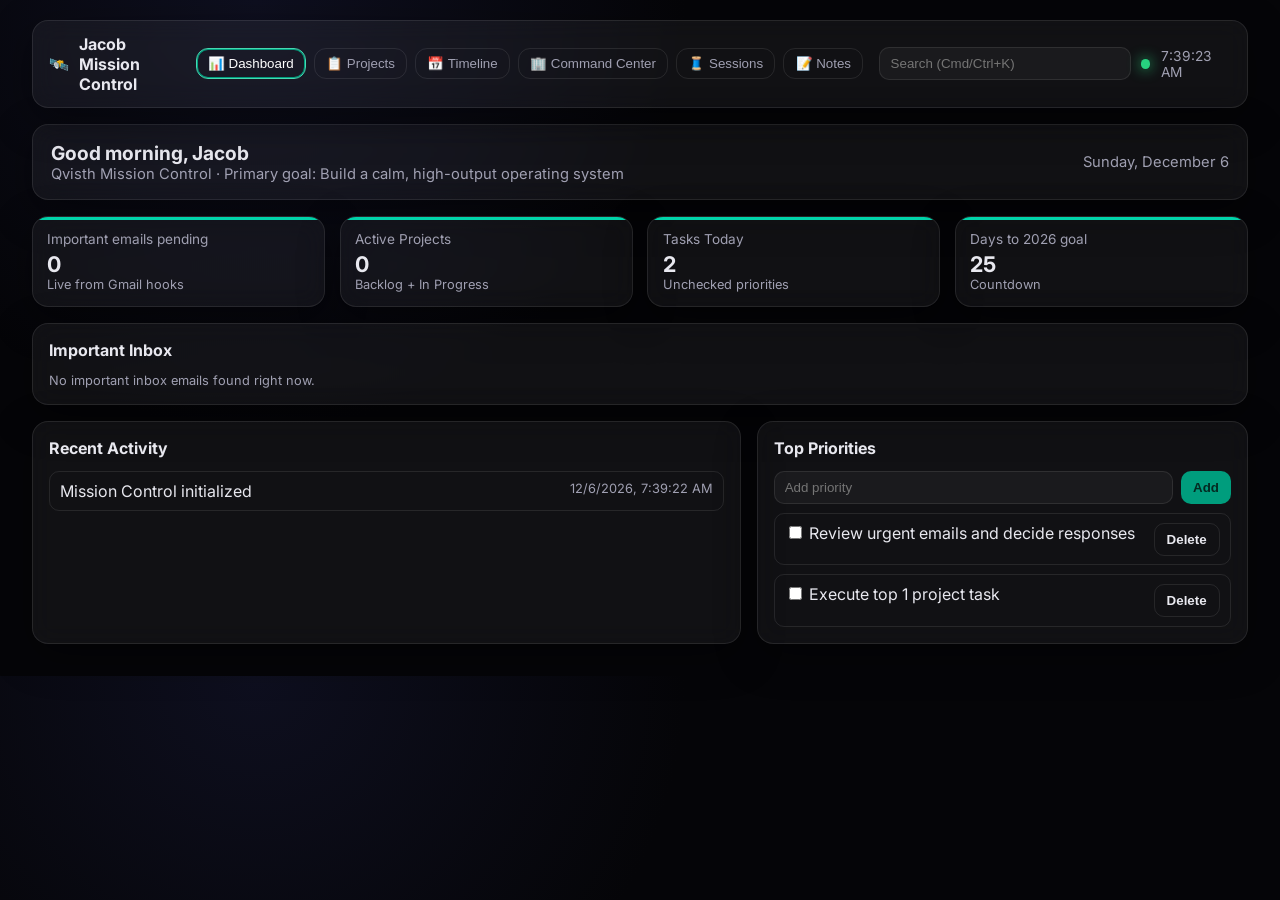
==== commit a2e2164f: "Clarify Sessions tab: show local runtime link when cloud cannot access sessions" ====
--- a/mission-control.html
+++ b/mission-control.html
@@ -450,7 +450,15 @@
           `;
         }).join('');
       } catch {
-        el.innerHTML = '<div class="small">Session list is only available when running local Mission Control server (`node server.js`).</div>';
+        el.innerHTML = `
+          <div class="item">
+            <div>
+              <strong>No local runtime connected</strong>
+              <div class="small">This cloud site cannot read your private OpenClaw session store directly.</div>
+              <div class="small">Use local Mission Control for live sessions: <a href="http://localhost:8899" target="_blank" rel="noopener">http://localhost:8899</a></div>
+            </div>
+          </div>
+        `;
       }
     }
 
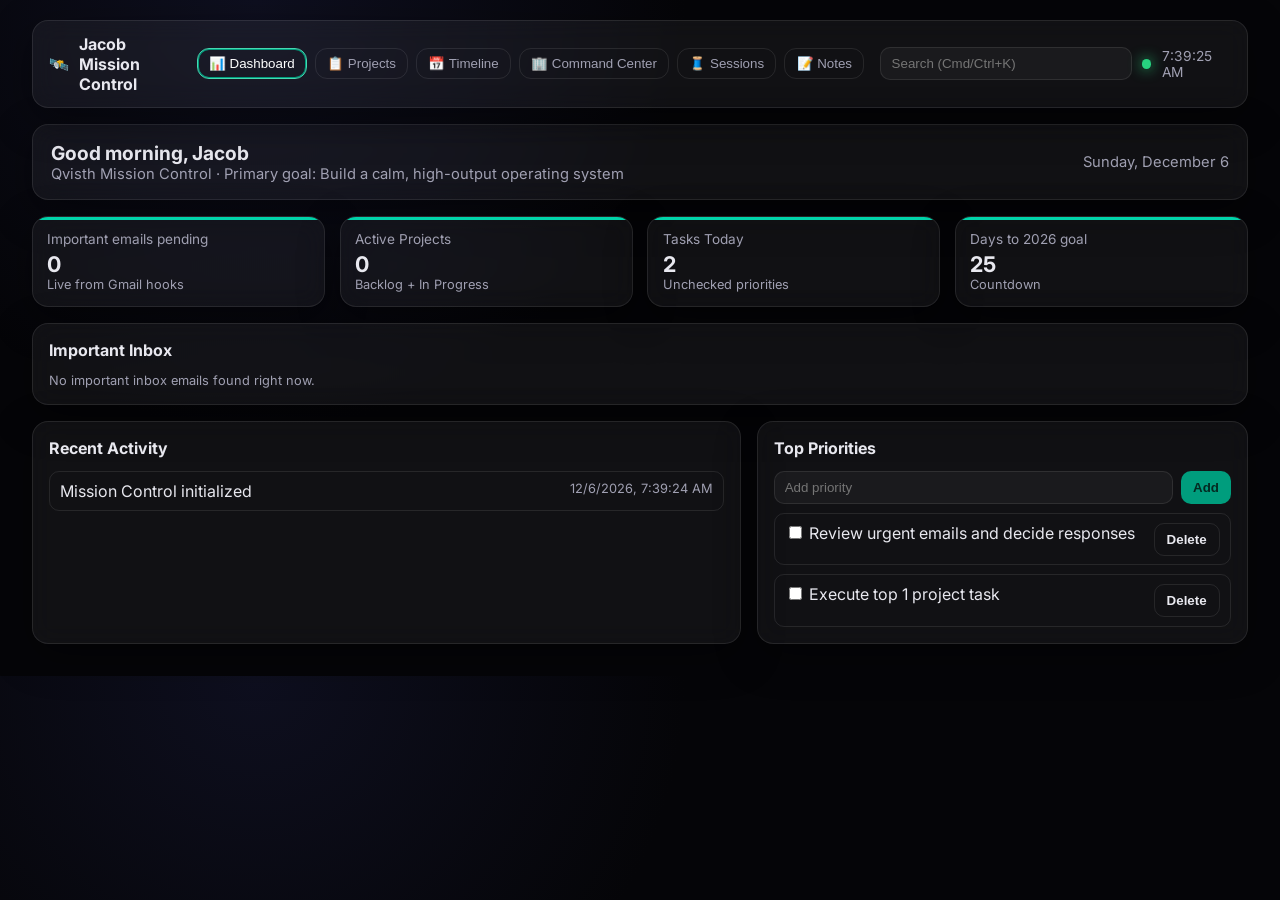
==== commit f8131d06: "Add secure cloud-to-local sessions bridge for Live Sessions tab" ====
--- a/mission-control.html
+++ b/mission-control.html
@@ -428,7 +428,10 @@
     async function renderSessions() {
       const el = document.getElementById('sessionList');
       try {
-        const r = await fetch('/mc/sessions?active=10080');
+        let r = await fetch('/api/sessions?active=10080');
+        if (!r.ok) {
+          r = await fetch('/mc/sessions?active=10080');
+        }
         if (!r.ok) throw new Error('unavailable');
         const data = await r.json();
         const sessions = (data.sessions || []).filter(s => s.surface === 'telegram' || s.key.includes(':main'));
@@ -454,8 +457,8 @@
           <div class="item">
             <div>
               <strong>No local runtime connected</strong>
-              <div class="small">This cloud site cannot read your private OpenClaw session store directly.</div>
-              <div class="small">Use local Mission Control for live sessions: <a href="http://localhost:8899" target="_blank" rel="noopener">http://localhost:8899</a></div>
+              <div class="small">Cloud needs a secure bridge to your local runtime (MC_BRIDGE_URL + MC_BRIDGE_TOKEN).</div>
+              <div class="small">Until that is configured, use local Mission Control: <a href="http://localhost:8899" target="_blank" rel="noopener">http://localhost:8899</a></div>
             </div>
           </div>
         `;
